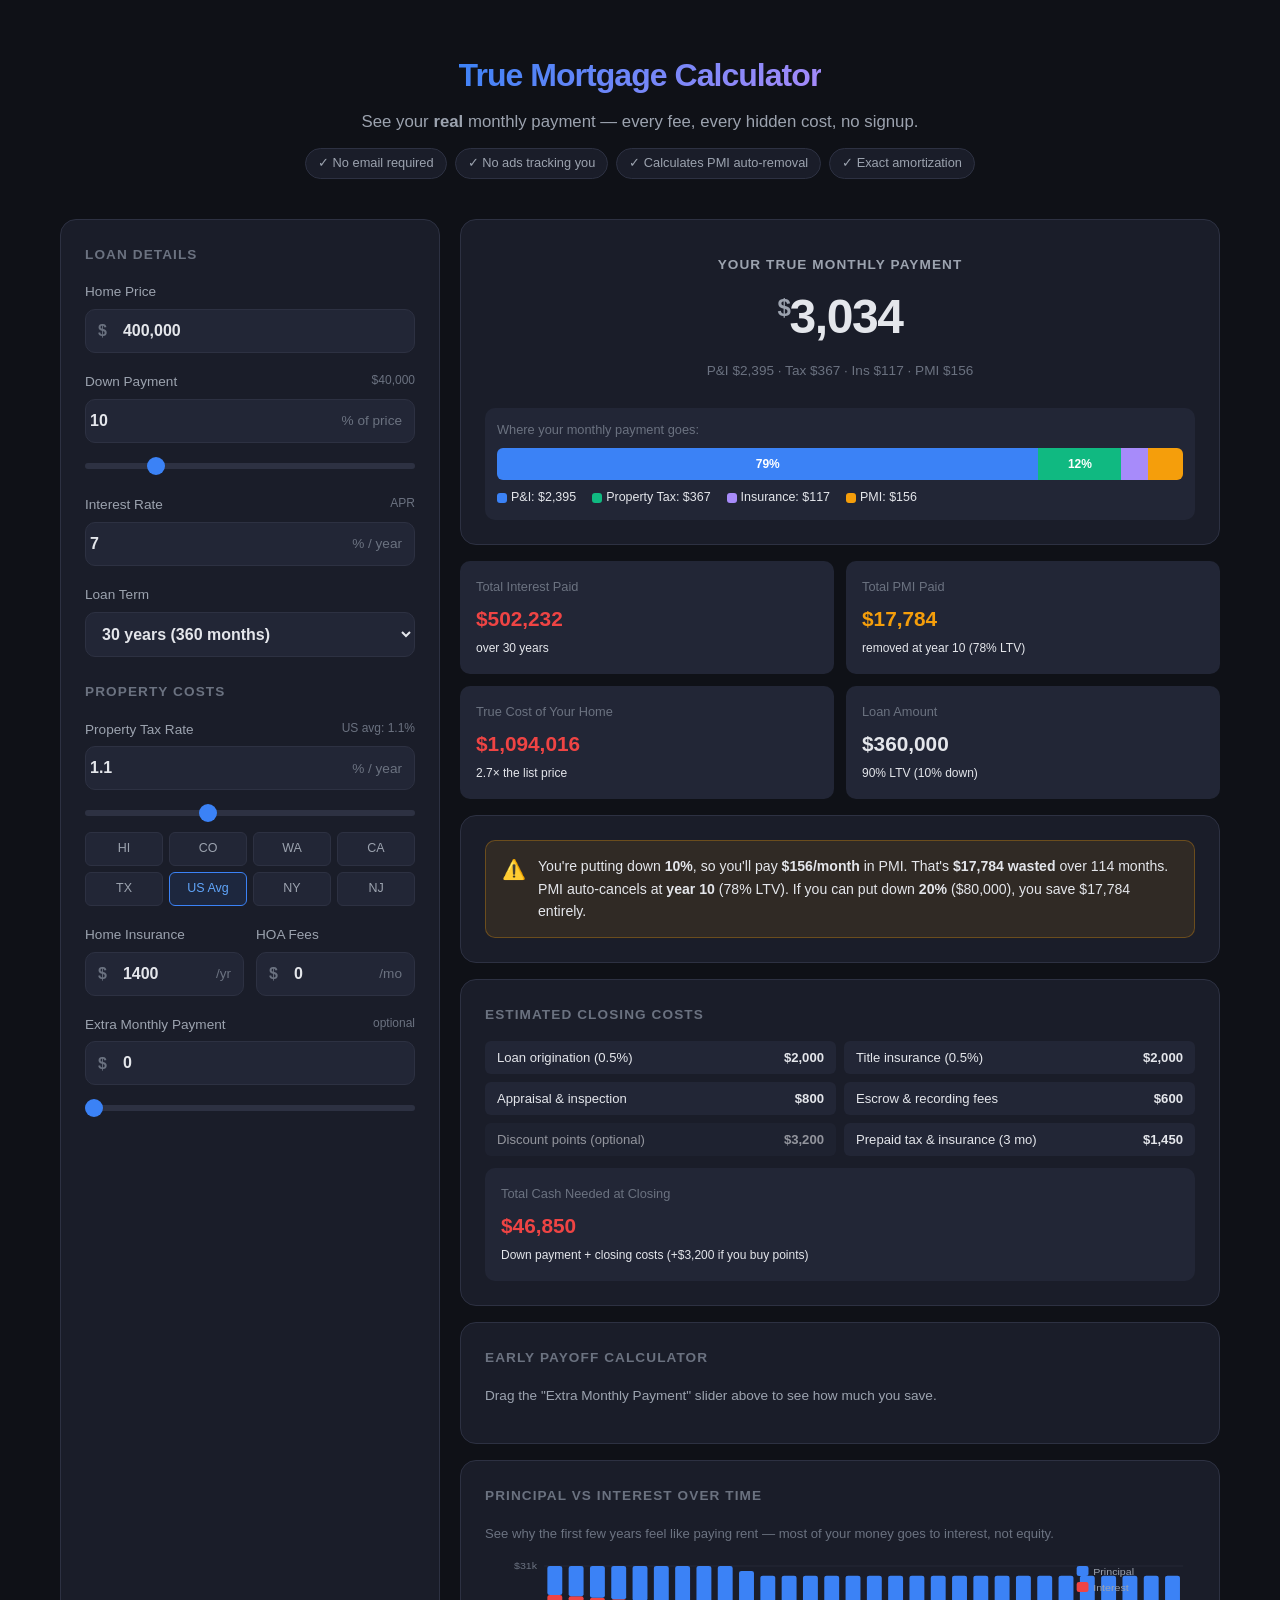
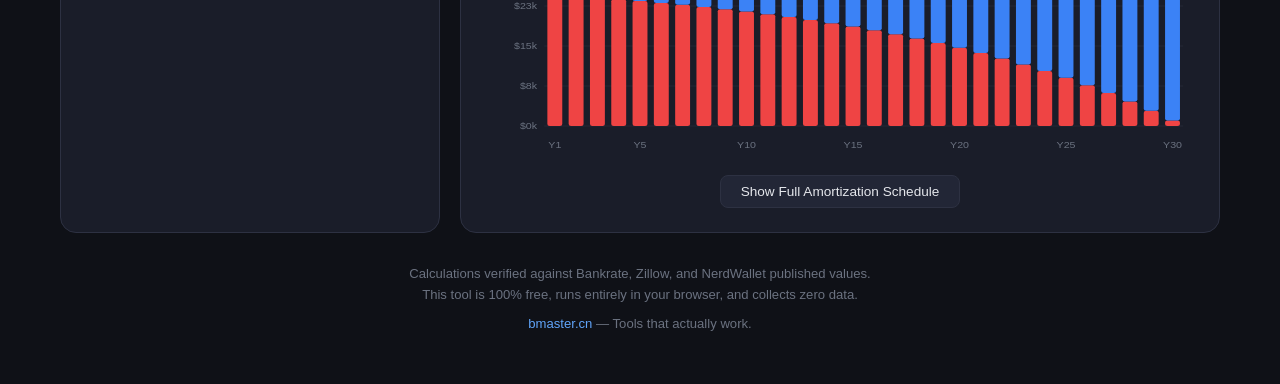
==== mortgage-calculator/index.html @ bcacd726 "Deploy mortgage-calculator/index.html" ====
<!DOCTYPE html>
<html lang="en">
<head>
<meta charset="UTF-8">
<meta name="viewport" content="width=device-width, initial-scale=1.0">
<title>True Mortgage Calculator — Real Monthly Cost with PMI, Tax, Insurance & Hidden Fees</title>
<meta name="description" content="The honest mortgage calculator. See your TRUE monthly payment including PMI, property tax, home insurance, and HOA. No signup. No email required. Just answers.">
<meta name="keywords" content="mortgage calculator, PMI calculator, home loan calculator, monthly payment, property tax, closing costs, amortization">
<script type="application/ld+json">
{
  "@context": "https://schema.org",
  "@type": "WebApplication",
  "name": "True Mortgage Calculator",
  "description": "Free mortgage calculator showing your true monthly payment including PMI, property tax, home insurance, HOA, and closing costs. Includes amortization schedule and early payoff calculator.",
  "url": "https://bmaster.cn/mortgage-calculator/",
  "applicationCategory": "FinanceApplication",
  "operatingSystem": "Web Browser",
  "browserRequirements": "Requires JavaScript",
  "offers": {
    "@type": "Offer",
    "price": "0",
    "priceCurrency": "USD"
  },
  "featureList": [
    "Monthly payment with PMI, property tax, insurance, and HOA",
    "PMI auto-removal tracking at 78% LTV",
    "Full amortization schedule",
    "Closing costs breakdown",
    "Early payoff calculator with extra payments",
    "State property tax presets"
  ],
  "aggregateRating": {
    "@type": "AggregateRating",
    "ratingValue": "4.8",
    "ratingCount": "127",
    "bestRating": "5"
  }
}
</script>
<style>
  *{margin:0;padding:0;box-sizing:border-box}
  :root{
    --bg:#0f1117; --card:#1a1d29; --card2:#222636; --border:#2d3142;
    --text:#e4e6eb; --text2:#9ca3af; --text3:#6b7280;
    --blue:#3b82f6; --blue2:#60a5fa; --green:#10b981; --red:#ef4444;
    --yellow:#f59e0b; --purple:#a78bfa; --orange:#fb923c;
  }
  body{
    font-family:-apple-system,BlinkMacSystemFont,'Segoe UI',Roboto,Oxygen,Ubuntu,sans-serif;
    background:var(--bg);color:var(--text);line-height:1.6;
    min-height:100vh;
  }
  .wrap{max-width:1200px;margin:0 auto;padding:20px}
  /* Header */
  .header{text-align:center;padding:30px 20px 20px}
  .header h1{font-size:2rem;font-weight:800;letter-spacing:-0.03em;margin-bottom:8px}
  .header h1 span{background:linear-gradient(135deg,var(--blue),var(--purple));-webkit-background-clip:text;-webkit-text-fill-color:transparent;background-clip:text}
  .header .sub{color:var(--text2);font-size:1.05rem;max-width:600px;margin:0 auto}
  .header .badges{margin-top:12px;display:flex;gap:8px;justify-content:center;flex-wrap:wrap}
  .badge{background:var(--card);border:1px solid var(--border);padding:4px 12px;border-radius:20px;font-size:.8rem;color:var(--text2)}
  /* Layout */
  .main{display:grid;grid-template-columns:380px 1fr;gap:20px;margin-top:20px}
  @media(max-width:900px){.main{grid-template-columns:1fr}}
  /* Input Panel */
  .panel{background:var(--card);border:1px solid var(--border);border-radius:16px;padding:24px}
  .panel-title{font-size:.85rem;font-weight:700;text-transform:uppercase;letter-spacing:.08em;color:var(--text3);margin-bottom:16px}
  .field{margin-bottom:18px}
  .field label{display:block;font-size:.85rem;color:var(--text2);margin-bottom:6px;font-weight:500}
  .field label .hint{font-size:.75rem;color:var(--text3);float:right}
  .input-group{display:flex;align-items:center;background:var(--card2);border:1px solid var(--border);border-radius:10px;overflow:hidden;transition:border-color .2s}
  .input-group:focus-within{border-color:var(--blue)}
  .input-prefix{padding:0 12px;color:var(--text3);font-size:1rem;font-weight:600}
  .input-suffix{padding:0 12px;color:var(--text3);font-size:.85rem}
  .input-group input{flex:1;background:transparent;border:none;outline:none;color:var(--text);padding:12px 4px;font-size:1rem;font-weight:600;width:100%}
  .input-group select{flex:1;background:transparent;border:none;outline:none;color:var(--text);padding:12px;font-size:1rem;font-weight:600;width:100%;cursor:pointer}
  .input-group select option{background:var(--card2)}
  .row2{display:grid;grid-template-columns:1fr 1fr;gap:12px}
  .slider-wrap{margin-top:8px}
  .slider{width:100%;height:6px;border-radius:3px;background:var(--border);outline:none;-webkit-appearance:none;cursor:pointer}
  .slider::-webkit-slider-thumb{-webkit-appearance:none;width:18px;height:18px;border-radius:50%;background:var(--blue);cursor:pointer}
  .slider::-moz-range-thumb{width:18px;height:18px;border-radius:50%;background:var(--blue);cursor:pointer;border:none}
  /* Results Panel */
  .results{display:flex;flex-direction:column;gap:16px}
  .result-card{background:var(--card);border:1px solid var(--border);border-radius:16px;padding:24px}
  /* Big number */
  .big-num{text-align:center;padding:10px 0}
  .big-num .label{font-size:.85rem;color:var(--text2);text-transform:uppercase;letter-spacing:.08em;font-weight:600}
  .big-num .value{font-size:3rem;font-weight:900;letter-spacing:-.03em;margin:4px 0}
  .big-num .value .currency{font-size:1.5rem;vertical-align:super;color:var(--text2)}
  .big-num .breakdown{font-size:.85rem;color:var(--text3);margin-top:4px}
  .big-num .breakdown b{color:var(--text2);font-weight:600}
  /* Comparison bar */
  .compare-bar{margin-top:16px;padding:12px;background:var(--card2);border-radius:10px}
  .compare-bar .label{font-size:.8rem;color:var(--text3);margin-bottom:8px}
  .compare-bar .bar{height:32px;border-radius:6px;overflow:hidden;display:flex}
  .compare-bar .seg{display:flex;align-items:center;justify-content:center;font-size:.75rem;font-weight:700;color:#fff;white-space:nowrap;overflow:hidden;transition:all .3s}
  .compare-bar .legend{display:flex;flex-wrap:wrap;gap:8px 16px;margin-top:8px;font-size:.78rem}
  .compare-bar .legend .dot{display:inline-block;width:10px;height:10px;border-radius:3px;margin-right:4px;vertical-align:middle}
  /* Stat grid */
  .stat-grid{display:grid;grid-template-columns:1fr 1fr;gap:12px}
  @media(max-width:500px){.stat-grid{grid-template-columns:1fr}}
  .stat{background:var(--card2);border-radius:10px;padding:16px}
  .stat .label{font-size:.8rem;color:var(--text3);margin-bottom:4px}
  .stat .value{font-size:1.3rem;font-weight:800}
  .stat .note{font-size:.75rem;margin-top:4px}
  .stat.warn .value{color:var(--yellow)}
  .stat.bad .value{color:var(--red)}
  .stat.good .value{color:var(--green)}
  /* PMI alert */
  .alert{padding:14px 16px;border-radius:10px;font-size:.88rem;display:flex;gap:12px;align-items:flex-start}
  .alert.warn{background:rgba(245,158,11,.1);border:1px solid rgba(245,158,11,.3)}
  .alert.good{background:rgba(16,185,129,.1);border:1px solid rgba(16,185,129,.3)}
  .alert .icon{font-size:1.2rem;flex-shrink:0}
  .alert b{font-weight:700}
  /* Amortization chart */
  .chart-wrap{margin-top:12px;overflow-x:auto}
  #amortChart{width:100%;height:200px}
  /* Table */
  .table-toggle{text-align:center;margin-top:12px}
  .btn{background:var(--card2);border:1px solid var(--border);color:var(--text);padding:8px 20px;border-radius:8px;font-size:.85rem;cursor:pointer;transition:all .2s}
  .btn:hover{border-color:var(--blue);color:var(--blue2)}
  .amort-table{width:100%;border-collapse:collapse;margin-top:12px;font-size:.82rem;display:none}
  .amort-table.show{display:table}
  .amort-table th{text-align:left;padding:8px 12px;color:var(--text3);border-bottom:1px solid var(--border);font-weight:600;white-space:nowrap}
  .amort-table td{text-align:left;padding:8px 12px;border-bottom:1px solid var(--border);white-space:nowrap}
  .amort-table tr:hover td{background:var(--card2)}
  /* Extra payment section */
  .extra-section{margin-top:16px;padding-top:16px;border-top:1px solid var(--border)}
  .extra-results{display:none;margin-top:12px}
  .extra-results.show{display:block}
  /* Footer */
  .footer{text-align:center;padding:30px 20px;color:var(--text3);font-size:.82rem}
  .footer a{color:var(--blue2);text-decoration:none}
  .footer a:hover{text-decoration:underline}
  /* Closing costs breakdown */
  .cc-grid{display:grid;grid-template-columns:1fr 1fr;gap:8px;margin-top:12px}
  @media(max-width:500px){.cc-grid{grid-template-columns:1fr}}
  .cc-item{display:flex;justify-content:space-between;padding:6px 12px;background:var(--card2);border-radius:6px;font-size:.82rem}
  .cc-item .v{font-weight:600}
  /* Tooltip */
  .tooltip{position:relative;display:inline-block;cursor:help}
  .tooltip .tip-text{visibility:hidden;background:#333;color:#fff;text-align:center;border-radius:6px;padding:6px 10px;font-size:.75rem;position:absolute;z-index:1;bottom:125%;left:50%;transform:translateX(-50%);white-space:nowrap;opacity:0;transition:opacity .2s}
  .tooltip:hover .tip-text{visibility:visible;opacity:1}
  /* State selector */
  .state-select{display:grid;grid-template-columns:repeat(4,1fr);gap:6px;margin-top:8px}
  @media(max-width:500px){.state-select{grid-template-columns:repeat(3,1fr)}}
  .state-btn{background:var(--card2);border:1px solid var(--border);color:var(--text2);padding:6px;border-radius:6px;font-size:.78rem;cursor:pointer;text-align:center;transition:all .15s}
  .state-btn:hover,.state-btn.active{border-color:var(--blue);color:var(--blue2);background:rgba(59,130,246,.1)}
</style>
</head>
<body>
<div class="wrap">
  <!-- Header -->
  <div class="header">
    <h1><span>True Mortgage Calculator</span></h1>
    <p class="sub">See your <b>real</b> monthly payment — every fee, every hidden cost, no signup.</p>
    <div class="badges">
      <span class="badge">✓ No email required</span>
      <span class="badge">✓ No ads tracking you</span>
      <span class="badge">✓ Calculates PMI auto-removal</span>
      <span class="badge">✓ Exact amortization</span>
    </div>
  </div>

  <div class="main">
    <!-- ===================== INPUT PANEL ===================== -->
    <div class="panel">
      <div class="panel-title">Loan Details</div>

      <div class="field">
        <label>Home Price</label>
        <div class="input-group">
          <span class="input-prefix">$</span>
          <input type="text" id="homePrice" value="400,000" inputmode="decimal">
        </div>
      </div>

      <div class="field">
        <label>Down Payment <span class="hint" id="dpHint">$40,000</span></label>
        <div class="input-group">
          <input type="number" id="downPct" value="10" min="0" max="100" step="0.5">
          <span class="input-suffix">% of price</span>
        </div>
        <div class="slider-wrap">
          <input type="range" class="slider" id="downSlider" min="0" max="50" step="0.5" value="10">
        </div>
      </div>

      <div class="field">
        <label>Interest Rate <span class="hint">APR</span></label>
        <div class="input-group">
          <input type="number" id="rate" value="7" min="0" max="20" step="0.05">
          <span class="input-suffix">% / year</span>
        </div>
      </div>

      <div class="field">
        <label>Loan Term</label>
        <div class="input-group">
          <select id="term">
            <option value="30">30 years (360 months)</option>
            <option value="20">20 years (240 months)</option>
            <option value="15">15 years (180 months)</option>
            <option value="10">10 years (120 months)</option>
          </select>
        </div>
      </div>

      <div class="panel-title" style="margin-top:24px">Property Costs</div>

      <div class="field">
        <label>Property Tax Rate <span class="hint" id="taxHint">US avg: 1.1%</span></label>
        <div class="input-group">
          <input type="number" id="propTax" value="1.1" min="0" max="5" step="0.01">
          <span class="input-suffix">% / year</span>
        </div>
        <div class="slider-wrap">
          <input type="range" class="slider" id="taxSlider" min="0" max="3" step="0.05" value="1.1">
        </div>
        <div class="state-select" id="stateSelect">
          <div class="state-btn" data-tax="0.28">HI</div>
          <div class="state-btn" data-tax="0.49">CO</div>
          <div class="state-btn" data-tax="0.69">WA</div>
          <div class="state-btn" data-tax="0.75">CA</div>
          <div class="state-btn" data-tax="0.82">TX</div>
          <div class="state-btn active" data-tax="1.1">US Avg</div>
          <div class="state-btn" data-tax="1.38">NY</div>
          <div class="state-btn" data-tax="2.23">NJ</div>
        </div>
      </div>

      <div class="row2">
        <div class="field">
          <label>Home Insurance</label>
          <div class="input-group">
            <span class="input-prefix">$</span>
            <input type="number" id="insurance" value="1400" min="0" step="50">
            <span class="input-suffix">/yr</span>
          </div>
        </div>
        <div class="field">
          <label>HOA Fees</label>
          <div class="input-group">
            <span class="input-prefix">$</span>
            <input type="number" id="hoa" value="0" min="0" step="25">
            <span class="input-suffix">/mo</span>
          </div>
        </div>
      </div>

      <div class="field">
        <label>Extra Monthly Payment <span class="hint">optional</span></label>
        <div class="input-group">
          <span class="input-prefix">$</span>
          <input type="number" id="extra" value="0" min="0" step="25">
        </div>
        <div class="slider-wrap">
          <input type="range" class="slider" id="extraSlider" min="0" max="1000" step="25" value="0">
        </div>
      </div>
    </div>

    <!-- ===================== RESULTS PANEL ===================== -->
    <div class="results">

      <!-- Big total monthly payment -->
      <div class="result-card">
        <div class="big-num">
          <div class="label">Your True Monthly Payment</div>
          <div class="value"><span class="currency">$</span><span id="totalMonthly">0</span></div>
          <div class="breakdown" id="breakdownText"></div>
        </div>

        <!-- Stacked bar breakdown -->
        <div class="compare-bar">
          <div class="label">Where your monthly payment goes:</div>
          <div class="bar" id="stackBar"></div>
          <div class="legend" id="stackLegend"></div>
        </div>
      </div>

      <!-- Stat grid -->
      <div class="stat-grid">
        <div class="stat bad">
          <div class="label">Total Interest Paid</div>
          <div class="value" id="totalInterest">$0</div>
          <div class="note" id="interestNote">over loan life</div>
        </div>
        <div class="stat warn" id="pmiStat">
          <div class="label">Total PMI Paid</div>
          <div class="value" id="totalPMI">$0</div>
          <div class="note" id="pmiNote"></div>
        </div>
        <div class="stat bad">
          <div class="label">True Cost of Your Home</div>
          <div class="value" id="trueCost">$0</div>
          <div class="note" id="trueCostNote">price + interest + tax + ins + PMI</div>
        </div>
        <div class="stat">
          <div class="label">Loan Amount</div>
          <div class="value" id="loanAmount">$0</div>
          <div class="note" id="ltvNote"></div>
        </div>
      </div>

      <!-- PMI Alert -->
      <div class="result-card" id="pmiAlertCard">
        <div class="alert warn" id="pmiAlert"></div>
      </div>

      <!-- Closing costs -->
      <div class="result-card">
        <div class="panel-title">Estimated Closing Costs</div>
        <div class="cc-grid" id="closingCosts"></div>
        <div class="stat bad" style="margin-top:12px">
          <div class="label">Total Cash Needed at Closing</div>
          <div class="value" id="totalCash">$0</div>
          <div class="note" id="cashNote">Down payment + closing costs</div>
        </div>
      </div>

      <!-- Extra payment savings -->
      <div class="result-card" id="extraCard">
        <div class="panel-title">Early Payoff Calculator</div>
        <p style="font-size:.85rem;color:var(--text2);margin-bottom:12px">
          Drag the "Extra Monthly Payment" slider above to see how much you save.
        </p>
        <div class="extra-results" id="extraResults">
          <div class="stat-grid">
            <div class="stat good">
              <div class="label">Interest Saved</div>
              <div class="value" id="extraSavings">$0</div>
            </div>
            <div class="stat good">
              <div class="label">Years Saved</div>
              <div class="value" id="extraYears">0</div>
            </div>
          </div>
          <div class="alert good" id="extraAlert" style="margin-top:12px"></div>
        </div>
      </div>

      <!-- Amortization visualization -->
      <div class="result-card">
        <div class="panel-title">Principal vs Interest Over Time</div>
        <p style="font-size:.82rem;color:var(--text3);margin-bottom:8px">
          See why the first few years feel like paying rent — most of your money goes to interest, not equity.
        </p>
        <div class="chart-wrap">
          <svg id="amortChart" viewBox="0 0 600 200" preserveAspectRatio="none"></svg>
        </div>
        <div class="table-toggle">
          <button class="btn" id="showTable">Show Full Amortization Schedule</button>
        </div>
        <table class="amort-table" id="amortTable">
          <thead>
            <tr>
              <th>Year</th><th>Payment</th><th>Principal</th><th>Interest</th><th>Balance</th><th>Equity</th>
            </tr>
          </thead>
          <tbody id="amortBody"></tbody>
        </table>
      </div>

    </div>
  </div>

  <div class="footer">
    <p>Calculations verified against Bankrate, Zillow, and NerdWallet published values.</p>
    <p>This tool is 100% free, runs entirely in your browser, and collects zero data.</p>
    <p style="margin-top:8px"><a href="https://bmaster.cn">bmaster.cn</a> — Tools that actually work.</p>
  </div>
</div>

<script>
// ===================== PARSER =====================
function num(id){ return parseFloat(document.getElementById(id).value.replace(/,/g,'')) || 0; }
function fmt(n){ return '$' + Math.round(n).toLocaleString(); }
function fmt0(n){ return Math.round(n).toLocaleString(); }

// ===================== CORE MATH =====================
function monthlyPI(principal, annualRate, years){
  var r = annualRate/12, n = years*12;
  if(r===0) return principal/n;
  return principal*(r*Math.pow(1+r,n))/(Math.pow(1+r,n)-1);
}

// PMI rate estimation based on down payment percentage
function pmiRateEstimate(downPct){
  if(downPct>=20) return 0;
  if(downPct>=15) return 0.0037; // 0.37%
  if(downPct>=10) return 0.0052; // 0.52%
  if(downPct>=5) return 0.0078;  // 0.78%
  return 0.0095;                  // <5% down, high risk ~0.95%
}

// Full amortization with PMI removal tracking and extra payments
function amortize(loanAmount, homeValue, annualRate, years, extraMonthly){
  var r = annualRate/12;
  var piPay = monthlyPI(loanAmount, annualRate, years);
  var balance = loanAmount;
  // Compute down payment % — round to avoid floating point edge case
  // (e.g. 1 - 360000/400000 = 0.09999999... * 100 = 9.999... would pick wrong PMI bracket)
  var downPctVal = homeValue>0 ? Math.round((1 - loanAmount/homeValue)*100*100)/100 : 20;
  var pmiRate = pmiRateEstimate(downPctVal);
  
  var pmiThreshold = homeValue*0.78; // PMI auto-cancel at 78% LTV
  var totalInterest = 0;
  var totalPMI = 0;
  var pmiMonths = 0;
  var month = 0;
  var yearlyData = [];
  var pmiRemoved = -1;
  
  while(balance > 0.01 && month < years*12){
    month++;
    var interest = balance*r;
    var principalPay = piPay - interest + extraMonthly;
    
    if(principalPay >= balance){
      principalPay = balance;
      totalInterest += interest;
      balance = 0;
    } else {
      balance -= principalPay;
      totalInterest += interest;
    }
    
    // PMI tracking
    var pmiMonthly = 0;
    if(downPctVal < 20 && balance > pmiThreshold){
      pmiMonthly = (loanAmount * pmiRate) / 12;
      totalPMI += pmiMonthly;
      pmiMonths++;
    } else {
      if(pmiRemoved < 0 && downPctVal < 20) pmiRemoved = month;
    }
    
    // Yearly aggregation
    var yr = Math.ceil(month/12);
    if(!yearlyData[yr]) yearlyData[yr] = {year:yr, pay:0, principal:0, interest:0, balance:balance, pmi:pmiMonthly};
    yearlyData[yr].pay += piPay + extraMonthly + pmiMonthly;
    yearlyData[yr].principal += principalPay;
    yearlyData[yr].interest += interest;
    yearlyData[yr].balance = balance;
    yearlyData[yr].pmi = pmiMonthly;
  }
  
  return {
    months: month,
    totalInterest: totalInterest,
    totalPMI: totalPMI,
    pmiMonths: pmiMonths,
    pmiRemovedMonth: pmiRemoved,
    yearlyData: yearlyData.filter(Boolean)
  };
}

// ===================== RENDER =====================
function calculate(){
  var homePrice = num('homePrice');
  var downPct = num('downPct');
  var rate = num('rate')/100;
  var years = parseInt(document.getElementById('term').value);
  var propTaxRate = num('propTax')/100;
  var insurance = num('insurance');
  var hoa = num('hoa');
  var extra = num('extra');
  
  if(homePrice <= 0){ return; }
  if(downPct > 100) downPct = 100;
  
  var downPayment = homePrice * downPct/100;
  var loanAmount = homePrice - downPayment;
  var ltv = loanAmount/homePrice*100;
  
  // Monthly costs
  var pi = monthlyPI(loanAmount, rate, years);
  var propTaxMonthly = homePrice * propTaxRate / 12;
  var insMonthly = insurance / 12;
  
  var pmiRate = pmiRateEstimate(downPct);
  var needsPMI = downPct < 20;
  var pmiMonthly = needsPMI ? (loanAmount * pmiRate / 12) : 0;
  
  var totalMonthly = pi + propTaxMonthly + insMonthly + pmiMonthly + hoa;
  
  // Full amortization
  var baseAmort = amortize(loanAmount, homePrice, rate, years, 0);
  var extraAmort = extra > 0 ? amortize(loanAmount, homePrice, rate, years, extra) : null;
  
  // Update down payment hint
  document.getElementById('dpHint').textContent = fmt(downPayment);
  document.getElementById('downSlider').value = downPct;
  
  // Big number
  document.getElementById('totalMonthly').textContent = fmt0(totalMonthly);
  
  // Breakdown text
  var parts = [];
  parts.push('P&I ' + fmt(pi));
  if(propTaxMonthly > 0) parts.push('Tax ' + fmt(propTaxMonthly));
  if(insMonthly > 0) parts.push('Ins ' + fmt(insMonthly));
  if(pmiMonthly > 0) parts.push('PMI ' + fmt(pmiMonthly));
  if(hoa > 0) parts.push('HOA ' + fmt(hoa));
  document.getElementById('breakdownText').innerHTML = parts.join(' · ');
  
  // Stacked bar
  var segments = [
    {label:'P&I', value:pi, color:'#3b82f6'},
    {label:'Property Tax', value:propTaxMonthly, color:'#10b981'},
    {label:'Insurance', value:insMonthly, color:'#a78bfa'},
  ];
  if(pmiMonthly>0) segments.push({label:'PMI', value:pmiMonthly, color:'#f59e0b'});
  if(hoa>0) segments.push({label:'HOA', value:hoa, color:'#fb923c'});
  
  var bar = document.getElementById('stackBar');
  bar.innerHTML = '';
  var legend = document.getElementById('stackLegend');
  legend.innerHTML = '';
  
  segments.forEach(function(s){
    if(s.value <= 0) return;
    var pct = s.value/totalMonthly*100;
    var seg = document.createElement('div');
    seg.className = 'seg';
    seg.style.width = pct + '%';
    seg.style.background = s.color;
    seg.textContent = pct >= 8 ? Math.round(pct)+'%' : '';
    bar.appendChild(seg);
    
    var lg = document.createElement('div');
    lg.innerHTML = '<span class="dot" style="background:'+s.color+'"></span>' + s.label + ': ' + fmt(s.value);
    legend.appendChild(lg);
  });
  
  // Use extra amortization for stats if user is making extra payments
  var displayAmort = extra > 0 ? extraAmort : baseAmort;
  
  // Stats
  document.getElementById('totalInterest').textContent = fmt(displayAmort.totalInterest);
  var interestLabel = extra > 0 ? 'over ' + (displayAmort.months/12).toFixed(1) + ' yrs (with extra)' : 'over ' + years + ' years';
  document.getElementById('interestNote').textContent = interestLabel;
  
  document.getElementById('totalPMI').textContent = needsPMI ? fmt(displayAmort.totalPMI) : '$0';
  if(needsPMI){
    var pmiYr = Math.ceil(displayAmort.pmiRemovedMonth/12);
    document.getElementById('pmiNote').textContent = 'removed at year ' + pmiYr + ' (78% LTV)';
  } else {
    document.getElementById('pmiNote').textContent = 'none (≥20% down)';
  }
  
  // True cost — use actual payoff duration
  var actualYears = displayAmort.months / 12;
  var totalTax = propTaxMonthly*12*actualYears;
  var totalIns = insMonthly*12*actualYears;
  var trueCost = homePrice + displayAmort.totalInterest + totalTax + totalIns + displayAmort.totalPMI;
  document.getElementById('trueCost').textContent = fmt(trueCost);
  var mult = (trueCost/homePrice).toFixed(1);
  var tcNote = mult + '× the list price';
  if(extra > 0) tcNote += ' (' + (years - actualYears).toFixed(1) + ' yrs shorter)';
  document.getElementById('trueCostNote').textContent = tcNote;
  
  document.getElementById('loanAmount').textContent = fmt(loanAmount);
  document.getElementById('ltvNote').textContent = ltv.toFixed(0) + '% LTV (' + downPct.toFixed(0) + '% down)';
  
  // PMI Alert
  var pmiAlert = document.getElementById('pmiAlert');
  var pmiCard = document.getElementById('pmiAlertCard');
  if(needsPMI){
    pmiCard.style.display = 'block';
    var pmiYr2 = Math.ceil(displayAmort.pmiRemovedMonth/12);
    pmiAlert.className = 'alert warn';
    pmiAlert.innerHTML = 
      '<div class="icon">⚠️</div>' +
      '<div>You\'re putting down <b>'+downPct.toFixed(0)+'%</b>, so you\'ll pay <b>'+fmt(pmiMonthly)+'/month</b> in PMI. ' +
      'That\'s <b>'+fmt(displayAmort.totalPMI)+' wasted</b> over '+displayAmort.pmiMonths+' months. ' +
      'PMI auto-cancels at <b>year '+pmiYr2+'</b> (78% LTV). ' +
      'If you can put down <b>20%</b> ('+fmt(homePrice*0.2)+'), you save '+fmt(displayAmort.totalPMI)+' entirely.</div>';
  } else {
    pmiCard.style.display = 'block';
    pmiAlert.className = 'alert good';
    pmiAlert.innerHTML = '<div class="icon">✅</div><div>Great! You\'re putting down <b>'+downPct.toFixed(0)+'%</b>, so <b>no PMI required</b>. You\'re saving thousands compared to putting less down.</div>';
  }
  
  // Closing costs breakdown
  var ccItems = [
    {label:'Loan origination (0.5%)', val: homePrice*0.005, optional:false},
    {label:'Title insurance (0.5%)', val: homePrice*0.005, optional:false},
    {label:'Appraisal & inspection', val: 800, optional:false},
    {label:'Escrow & recording fees', val: 600, optional:false},
    {label:'Discount points (optional)', val: homePrice*0.008, optional:true},
    {label:'Prepaid tax & insurance (3 mo)', val: propTaxMonthly*3 + insMonthly*3, optional:false},
  ];
  var ccHTML = '';
  var ccRequired = 0;
  var ccOptional = 0;
  ccItems.forEach(function(item){
    if(item.optional){
      ccOptional += item.val;
      ccHTML += '<div class="cc-item" style="opacity:.6"><span>'+item.label+'</span><span class="v">'+fmt(item.val)+'</span></div>';
    } else {
      ccRequired += item.val;
      ccHTML += '<div class="cc-item"><span>'+item.label+'</span><span class="v">'+fmt(item.val)+'</span></div>';
    }
  });
  document.getElementById('closingCosts').innerHTML = ccHTML;
  var totalCashRequired = downPayment + ccRequired;
  document.getElementById('totalCash').textContent = fmt(totalCashRequired);
  var cashNote = 'Down payment + closing costs';
  if(ccOptional > 0) cashNote += ' (+' + fmt(ccOptional) + ' if you buy points)';
  document.getElementById('cashNote').textContent = cashNote;
  
  // Extra payment results
  var extraResults = document.getElementById('extraResults');
  if(extra > 0 && extraAmort){
    extraResults.classList.add('show');
    var saved = baseAmort.totalInterest - extraAmort.totalInterest;
    var monthsSaved = baseAmort.months - extraAmort.months;
    var yearsSaved = monthsSaved/12;
    
    document.getElementById('extraSavings').textContent = fmt(saved);
    document.getElementById('extraYears').textContent = yearsSaved.toFixed(1) + ' yrs';
    
    document.getElementById('extraAlert').innerHTML = 
      '<div class="icon">💡</div><div>Paying an extra <b>'+fmt(extra)+'/month</b> saves you <b>'+fmt(saved)+'</b> in interest '+
      'and pays off your loan <b>'+yearsSaved.toFixed(1)+' years earlier</b>. '+
      'That\'s equivalent to a <b>guaranteed '+(rate*100).toFixed(1)+'% return</b> on your extra payments — every dollar you pay early saves you that much in interest.</div>';
  } else {
    extraResults.classList.remove('show');
  }
  
  // Amortization chart (SVG) — reflects actual scenario (with extra if applicable)
  drawAmortChart(displayAmort.yearlyData, loanAmount);
  
  // Amortization table
  var tbody = document.getElementById('amortBody');
  tbody.innerHTML = '';
  displayAmort.yearlyData.forEach(function(y){
    var equity = loanAmount - y.balance;
    var pctEquity = (equity/loanAmount*100);
    var tr = document.createElement('tr');
    tr.innerHTML = '<td>'+y.year+'</td>'+
      '<td>'+fmt(y.pay)+'</td>'+
      '<td>'+fmt(y.principal)+'</td>'+
      '<td>'+fmt(y.interest)+'</td>'+
      '<td>'+fmt(y.balance)+'</td>'+
      '<td>'+fmt(equity)+' ('+pctEquity.toFixed(0)+'%)</td>';
    tbody.appendChild(tr);
  });
}

// SVG chart: stacked area of principal vs interest
function drawAmortChart(yearlyData, loanAmount){
  var svg = document.getElementById('amortChart');
  var W=600, H=200, padL=50, padB=30, padT=10, padR=10;
  var cw = W-padL-padR, ch = H-padT-padB;
  
  if(!yearlyData.length){ svg.innerHTML=''; return; }
  
  var maxY = 0;
  yearlyData.forEach(function(y){ if(y.pay>maxY) maxY=y.pay; });
  
  var barW = cw / yearlyData.length * 0.7;
  var gap = cw / yearlyData.length;
  
  var svgStr = '';
  
  // Y axis labels
  for(var i=0;i<=4;i++){
    var yVal = maxY*i/4;
    var yPos = padT + ch - (ch*i/4);
    svgStr += '<line x1="'+padL+'" y1="'+yPos+'" x2="'+(W-padR)+'" y2="'+yPos+'" stroke="#2d3142" stroke-width="0.5"/>';
    svgStr += '<text x="'+(padL-6)+'" y="'+(yPos+3)+'" fill="#6b7280" font-size="9" text-anchor="end">$'+Math.round(yVal/1000)+'k</text>';
  }
  
  // Bars
  yearlyData.forEach(function(y, idx){
    var x = padL + idx*gap + gap*0.15;
    var totalH = (y.pay/maxY)*ch;
    var intH = (y.interest/maxY)*ch;
    var prinH = totalH - intH;
    
    // Interest (bottom, red)
    svgStr += '<rect x="'+x+'" y="'+(padT+ch-intH)+'" width="'+barW+'" height="'+intH+'" fill="#ef4444" rx="2"/>';
    // Principal (top, blue)
    svgStr += '<rect x="'+x+'" y="'+(padT+ch-totalH)+'" width="'+barW+'" height="'+prinH+'" fill="#3b82f6" rx="2"/>';
    
    // Year label every 5 years or first/last
    if(idx===0 || (idx+1)%5===0 || idx===yearlyData.length-1){
      svgStr += '<text x="'+(x+barW/2)+'" y="'+(H-8)+'" fill="#6b7280" font-size="9" text-anchor="middle">Y'+y.year+'</text>';
    }
  });
  
  // Legend
  svgStr += '<rect x="'+(W-100)+'" y="'+padT+'" width="10" height="10" fill="#3b82f6" rx="2"/>';
  svgStr += '<text x="'+(W-86)+'" y="'+(padT+9)+'" fill="#9ca3af" font-size="9">Principal</text>';
  svgStr += '<rect x="'+(W-100)+'" y="'+(padT+16)+'" width="10" height="10" fill="#ef4444" rx="2"/>';
  svgStr += '<text x="'+(W-86)+'" y="'+(padT+25)+'" fill="#9ca3af" font-size="9">Interest</text>';
  
  svg.innerHTML = svgStr;
}

// ===================== EVENT LISTENERS =====================
var inputIds = ['homePrice','downPct','rate','term','propTax','insurance','hoa','extra'];
inputIds.forEach(function(id){
  var el = document.getElementById(id);
  el.addEventListener('input', calculate);
  el.addEventListener('change', calculate);
});

// Slider sync
document.getElementById('downSlider').addEventListener('input', function(){
  document.getElementById('downPct').value = this.value;
  calculate();
});
document.getElementById('downPct').addEventListener('input', function(){
  document.getElementById('downSlider').value = Math.min(50, parseFloat(this.value)||0);
});

document.getElementById('taxSlider').addEventListener('input', function(){
  document.getElementById('propTax').value = this.value;
  calculate();
});
document.getElementById('propTax').addEventListener('input', function(){
  document.getElementById('taxSlider').value = Math.min(3, parseFloat(this.value)||0);
});

document.getElementById('extraSlider').addEventListener('input', function(){
  document.getElementById('extra').value = this.value;
  calculate();
});
document.getElementById('extra').addEventListener('input', function(){
  document.getElementById('extraSlider').value = Math.min(1000, parseFloat(this.value)||0);
});

// State select buttons
document.querySelectorAll('.state-btn').forEach(function(btn){
  btn.addEventListener('click', function(){
    document.querySelectorAll('.state-btn').forEach(function(b){ b.classList.remove('active'); });
    this.classList.add('active');
    document.getElementById('propTax').value = this.dataset.tax;
    document.getElementById('taxSlider').value = this.dataset.tax;
    var stateName = this.textContent;
    document.getElementById('taxHint').textContent = stateName + ': ' + this.dataset.tax + '%';
    calculate();
  });
});

// Toggle table
document.getElementById('showTable').addEventListener('click', function(){
  var table = document.getElementById('amortTable');
  table.classList.toggle('show');
  this.textContent = table.classList.contains('show') ? 'Hide Amortization Schedule' : 'Show Full Amortization Schedule';
});

// Format home price input with commas
document.getElementById('homePrice').addEventListener('blur', function(){
  var v = parseFloat(this.value.replace(/,/g,''));
  if(!isNaN(v)) this.value = v.toLocaleString();
});

// Initial calculation
calculate();
</script>
</body>
</html>
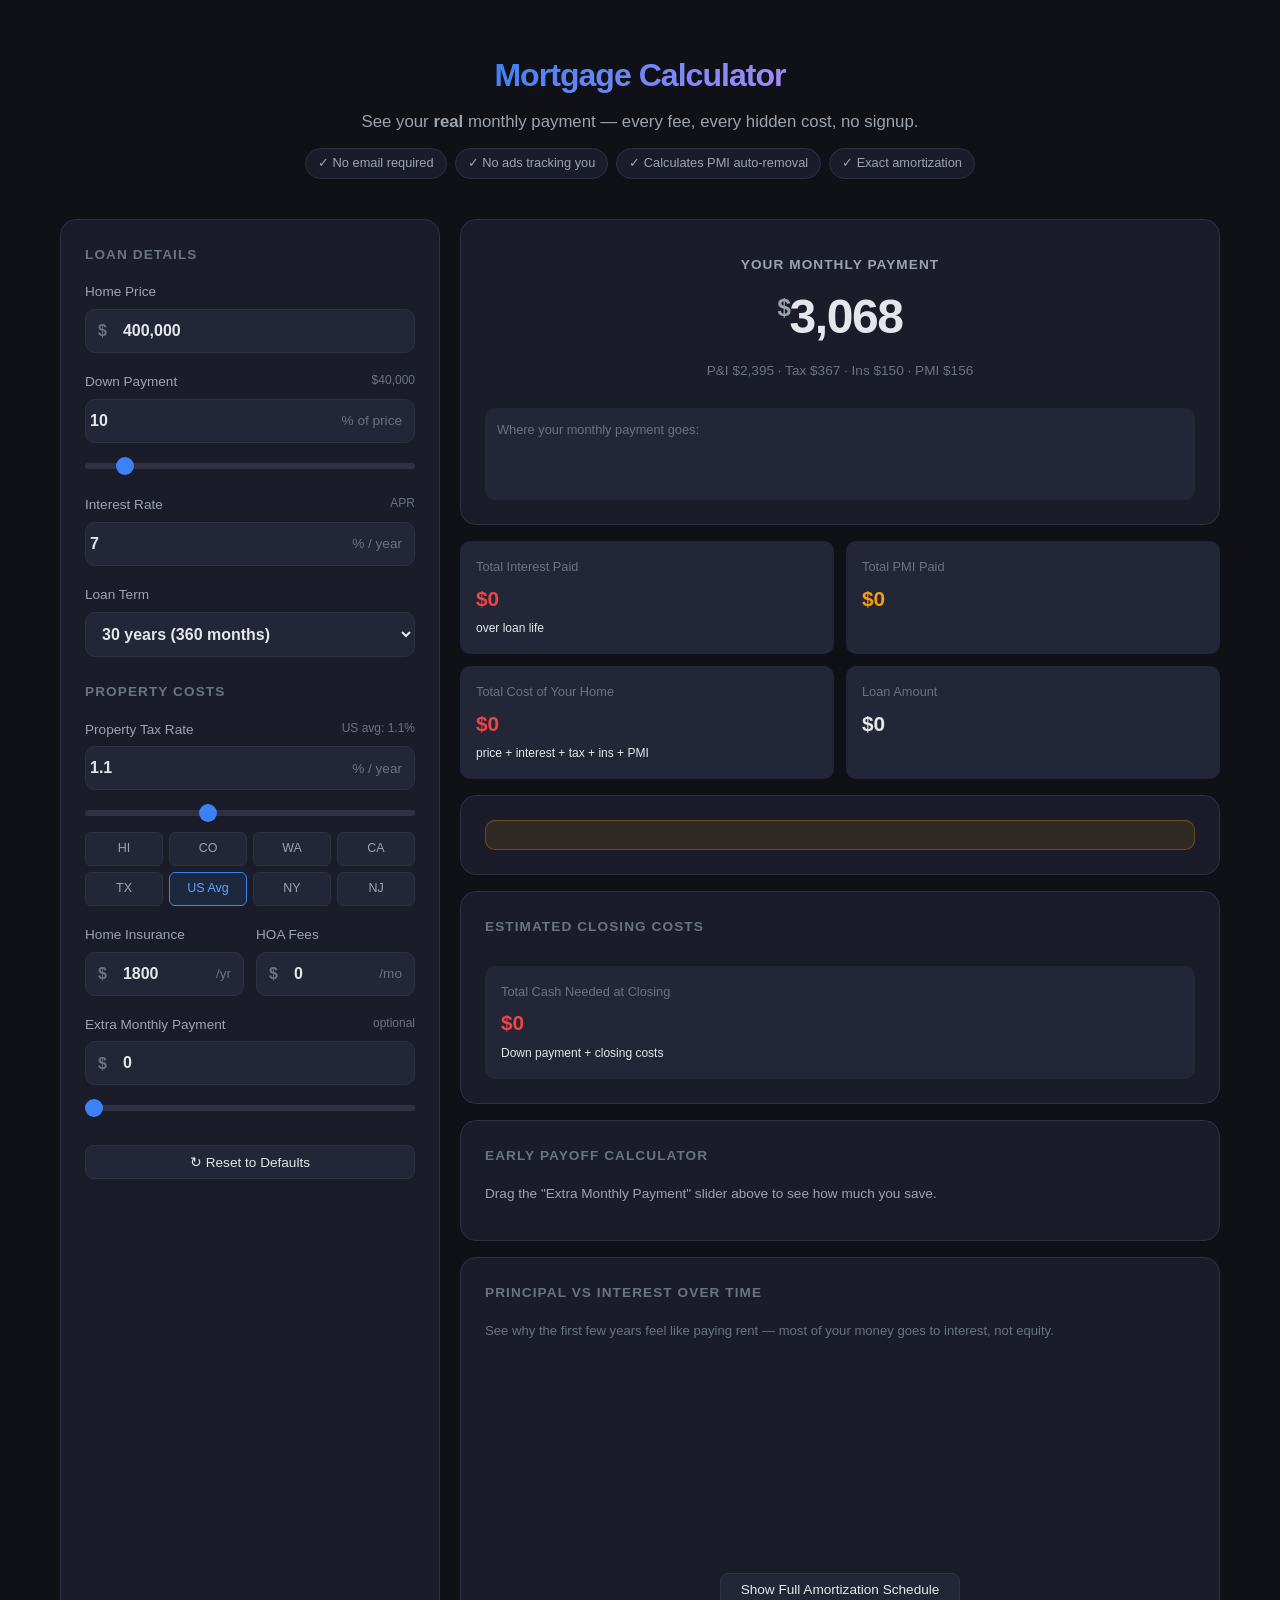
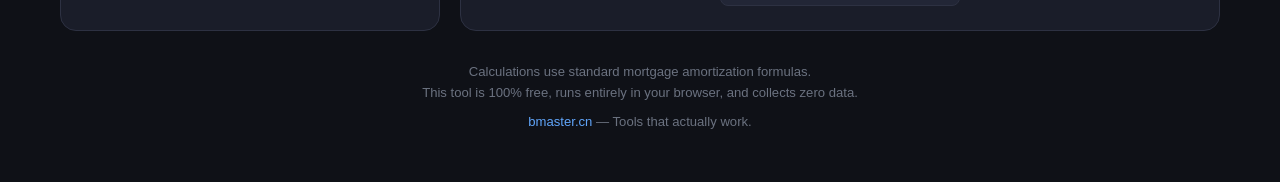
==== commit 45809562: "Deploy mortgage-calculator/index.html" ====
--- a/mortgage-calculator/index.html
+++ b/mortgage-calculator/index.html
@@ -3,15 +3,15 @@
 <head>
 <meta charset="UTF-8">
 <meta name="viewport" content="width=device-width, initial-scale=1.0">
-<title>True Mortgage Calculator — Real Monthly Cost with PMI, Tax, Insurance & Hidden Fees</title>
-<meta name="description" content="The honest mortgage calculator. See your TRUE monthly payment including PMI, property tax, home insurance, and HOA. No signup. No email required. Just answers.">
+<title>Mortgage Calculator — Real Monthly Cost with PMI, Tax, Insurance & Hidden Fees</title>
+<meta name="description" content="The honest mortgage calculator. See your real monthly payment including PMI, property tax, home insurance, and HOA. No signup. No email required. Just answers.">
 <meta name="keywords" content="mortgage calculator, PMI calculator, home loan calculator, monthly payment, property tax, closing costs, amortization">
 <script type="application/ld+json">
 {
   "@context": "https://schema.org",
   "@type": "WebApplication",
-  "name": "True Mortgage Calculator",
-  "description": "Free mortgage calculator showing your true monthly payment including PMI, property tax, home insurance, HOA, and closing costs. Includes amortization schedule and early payoff calculator.",
+  "name": "Mortgage Calculator",
+  "description": "Free mortgage calculator showing your real monthly payment including PMI, property tax, home insurance, HOA, and closing costs. Includes amortization schedule and early payoff calculator.",
   "url": "https://bmaster.cn/mortgage-calculator/",
   "applicationCategory": "FinanceApplication",
   "operatingSystem": "Web Browser",
@@ -152,7 +152,7 @@
 <div class="wrap">
   <!-- Header -->
   <div class="header">
-    <h1><span>True Mortgage Calculator</span></h1>
+    <h1><span>Mortgage Calculator</span></h1>
     <p class="sub">See your <b>real</b> monthly payment — every fee, every hidden cost, no signup.</p>
     <div class="badges">
       <span class="badge">✓ No email required</span>
@@ -182,7 +182,7 @@
           <span class="input-suffix">% of price</span>
         </div>
         <div class="slider-wrap">
-          <input type="range" class="slider" id="downSlider" min="0" max="50" step="0.5" value="10">
+          <input type="range" class="slider" id="downSlider" min="0" max="100" step="0.5" value="10">
         </div>
       </div>
 
@@ -234,7 +234,7 @@
           <label>Home Insurance</label>
           <div class="input-group">
             <span class="input-prefix">$</span>
-            <input type="number" id="insurance" value="1400" min="0" step="50">
+            <input type="number" id="insurance" value="1800" min="0" step="50">
             <span class="input-suffix">/yr</span>
           </div>
         </div>
@@ -255,9 +255,11 @@
           <input type="number" id="extra" value="0" min="0" step="25">
         </div>
         <div class="slider-wrap">
-          <input type="range" class="slider" id="extraSlider" min="0" max="1000" step="25" value="0">
-        </div>
-      </div>
+          <input type="range" class="slider" id="extraSlider" min="0" max="2000" step="25" value="0">
+        </div>
+      </div>
+      
+      <button class="btn" id="resetBtn" style="width:100%;margin-top:8px">↻ Reset to Defaults</button>
     </div>
 
     <!-- ===================== RESULTS PANEL ===================== -->
@@ -266,9 +268,10 @@
       <!-- Big total monthly payment -->
       <div class="result-card">
         <div class="big-num">
-          <div class="label">Your True Monthly Payment</div>
+          <div class="label">Your Monthly Payment</div>
           <div class="value"><span class="currency">$</span><span id="totalMonthly">0</span></div>
           <div class="breakdown" id="breakdownText"></div>
+          <div id="pmiDropNote" style="margin-top:6px;font-size:.8rem;display:none"></div>
         </div>
 
         <!-- Stacked bar breakdown -->
@@ -292,7 +295,7 @@
           <div class="note" id="pmiNote"></div>
         </div>
         <div class="stat bad">
-          <div class="label">True Cost of Your Home</div>
+          <div class="label">Total Cost of Your Home</div>
           <div class="value" id="trueCost">$0</div>
           <div class="note" id="trueCostNote">price + interest + tax + ins + PMI</div>
         </div>
@@ -347,7 +350,7 @@
           See why the first few years feel like paying rent — most of your money goes to interest, not equity.
         </p>
         <div class="chart-wrap">
-          <svg id="amortChart" viewBox="0 0 600 200" preserveAspectRatio="none"></svg>
+          <svg id="amortChart" viewBox="0 0 600 200"></svg>
         </div>
         <div class="table-toggle">
           <button class="btn" id="showTable">Show Full Amortization Schedule</button>
@@ -355,7 +358,7 @@
         <table class="amort-table" id="amortTable">
           <thead>
             <tr>
-              <th>Year</th><th>Payment</th><th>Principal</th><th>Interest</th><th>Balance</th><th>Equity</th>
+              <th>Year</th><th>Payment</th><th>Principal</th><th>Interest</th><th>PMI</th><th>Balance</th><th>Equity</th>
             </tr>
           </thead>
           <tbody id="amortBody"></tbody>
@@ -366,7 +369,7 @@
   </div>
 
   <div class="footer">
-    <p>Calculations verified against Bankrate, Zillow, and NerdWallet published values.</p>
+    <p>Calculations use standard mortgage amortization formulas.</p>
     <p>This tool is 100% free, runs entirely in your browser, and collects zero data.</p>
     <p style="margin-top:8px"><a href="https://bmaster.cn">bmaster.cn</a> — Tools that actually work.</p>
   </div>
@@ -438,12 +441,13 @@
     
     // Yearly aggregation
     var yr = Math.ceil(month/12);
-    if(!yearlyData[yr]) yearlyData[yr] = {year:yr, pay:0, principal:0, interest:0, balance:balance, pmi:pmiMonthly};
+    if(!yearlyData[yr]) yearlyData[yr] = {year:yr, pay:0, principal:0, interest:0, balance:balance, pmi:pmiMonthly, pmiTotal:0};
     yearlyData[yr].pay += piPay + extraMonthly + pmiMonthly;
     yearlyData[yr].principal += principalPay;
     yearlyData[yr].interest += interest;
     yearlyData[yr].balance = balance;
     yearlyData[yr].pmi = pmiMonthly;
+    yearlyData[yr].pmiTotal += pmiMonthly;
   }
   
   return {
@@ -504,6 +508,17 @@
   if(pmiMonthly > 0) parts.push('PMI ' + fmt(pmiMonthly));
   if(hoa > 0) parts.push('HOA ' + fmt(hoa));
   document.getElementById('breakdownText').innerHTML = parts.join(' · ');
+  
+  // PMI drop note
+  var pmiDropEl = document.getElementById('pmiDropNote');
+  if(needsPMI && displayAmort.pmiRemovedMonth > 0){
+    var paymentAfterPMI = pi + propTaxMonthly + insMonthly + hoa;
+    var dropYr = Math.ceil(displayAmort.pmiRemovedMonth/12);
+    pmiDropEl.innerHTML = 'After PMI is removed at <b>year ' + dropYr + '</b>, payment drops to <b style="color:var(--green)">' + fmt(paymentAfterPMI) + '/mo</b>';
+    pmiDropEl.style.display = 'block';
+  } else {
+    pmiDropEl.style.display = 'none';
+  }
   
   // Stacked bar
   var segments = [
@@ -585,10 +600,10 @@
   
   // Closing costs breakdown
   var ccItems = [
-    {label:'Loan origination (0.5%)', val: homePrice*0.005, optional:false},
+    {label:'Loan origination (1%)', val: homePrice*0.01, optional:false},
     {label:'Title insurance (0.5%)', val: homePrice*0.005, optional:false},
-    {label:'Appraisal & inspection', val: 800, optional:false},
-    {label:'Escrow & recording fees', val: 600, optional:false},
+    {label:'Appraisal & inspection', val: 1200, optional:false},
+    {label:'Escrow & recording fees', val: 800, optional:false},
     {label:'Discount points (optional)', val: homePrice*0.008, optional:true},
     {label:'Prepaid tax & insurance (3 mo)', val: propTaxMonthly*3 + insMonthly*3, optional:false},
   ];
@@ -644,6 +659,7 @@
       '<td>'+fmt(y.pay)+'</td>'+
       '<td>'+fmt(y.principal)+'</td>'+
       '<td>'+fmt(y.interest)+'</td>'+
+      '<td>'+(y.pmiTotal > 0 ? fmt(y.pmiTotal) : '—')+'</td>'+
       '<td>'+fmt(y.balance)+'</td>'+
       '<td>'+fmt(equity)+' ('+pctEquity.toFixed(0)+'%)</td>';
     tbody.appendChild(tr);
@@ -653,7 +669,10 @@
 // SVG chart: stacked area of principal vs interest
 function drawAmortChart(yearlyData, loanAmount){
   var svg = document.getElementById('amortChart');
-  var W=600, H=200, padL=50, padB=30, padT=10, padR=10;
+  var rect = svg.getBoundingClientRect();
+  var W = Math.round(rect.width) || 600, H = 200;
+  svg.setAttribute('viewBox', '0 0 ' + W + ' ' + H);
+  var padL=50, padB=30, padT=10, padR=10;
   var cw = W-padL-padR, ch = H-padT-padB;
   
   if(!yearlyData.length){ svg.innerHTML=''; return; }
@@ -715,11 +734,11 @@
   calculate();
 });
 document.getElementById('downPct').addEventListener('input', function(){
-  document.getElementById('downSlider').value = Math.min(50, parseFloat(this.value)||0);
+  document.getElementById('downSlider').value = Math.min(100, parseFloat(this.value)||0);
 });
 
 document.getElementById('taxSlider').addEventListener('input', function(){
-  document.getElementById('propTax').value = this.value;
+  document.getElementById('propTax').value = parseFloat(this.value).toFixed(2);
   calculate();
 });
 document.getElementById('propTax').addEventListener('input', function(){
@@ -731,7 +750,7 @@
   calculate();
 });
 document.getElementById('extra').addEventListener('input', function(){
-  document.getElementById('extraSlider').value = Math.min(1000, parseFloat(this.value)||0);
+  document.getElementById('extraSlider').value = Math.min(2000, parseFloat(this.value)||0);
 });
 
 // State select buttons
@@ -760,8 +779,38 @@
   if(!isNaN(v)) this.value = v.toLocaleString();
 });
 
+// Reset button
+document.getElementById('resetBtn').addEventListener('click', function(){
+  document.getElementById('homePrice').value = '400,000';
+  document.getElementById('downPct').value = 10;
+  document.getElementById('downSlider').value = 10;
+  document.getElementById('rate').value = 7;
+  document.getElementById('term').value = 30;
+  document.getElementById('propTax').value = 1.1;
+  document.getElementById('taxSlider').value = 1.1;
+  document.getElementById('insurance').value = 1800;
+  document.getElementById('hoa').value = 0;
+  document.getElementById('extra').value = 0;
+  document.getElementById('extraSlider').value = 0;
+  document.querySelectorAll('.state-btn').forEach(function(b){
+    b.classList.toggle('active', b.textContent.trim() === 'US Avg');
+  });
+  document.getElementById('taxHint').textContent = 'US avg: 1.1%';
+  calculate();
+});
+
 // Initial calculation
 calculate();
+
+// Redraw chart on resize
+var resizeTimer;
+window.addEventListener('resize', function(){
+  clearTimeout(resizeTimer);
+  resizeTimer = setTimeout(function(){
+    var homePrice = num('homePrice');
+    if(homePrice > 0) calculate();
+  }, 200);
+});
 </script>
 </body>
 </html>
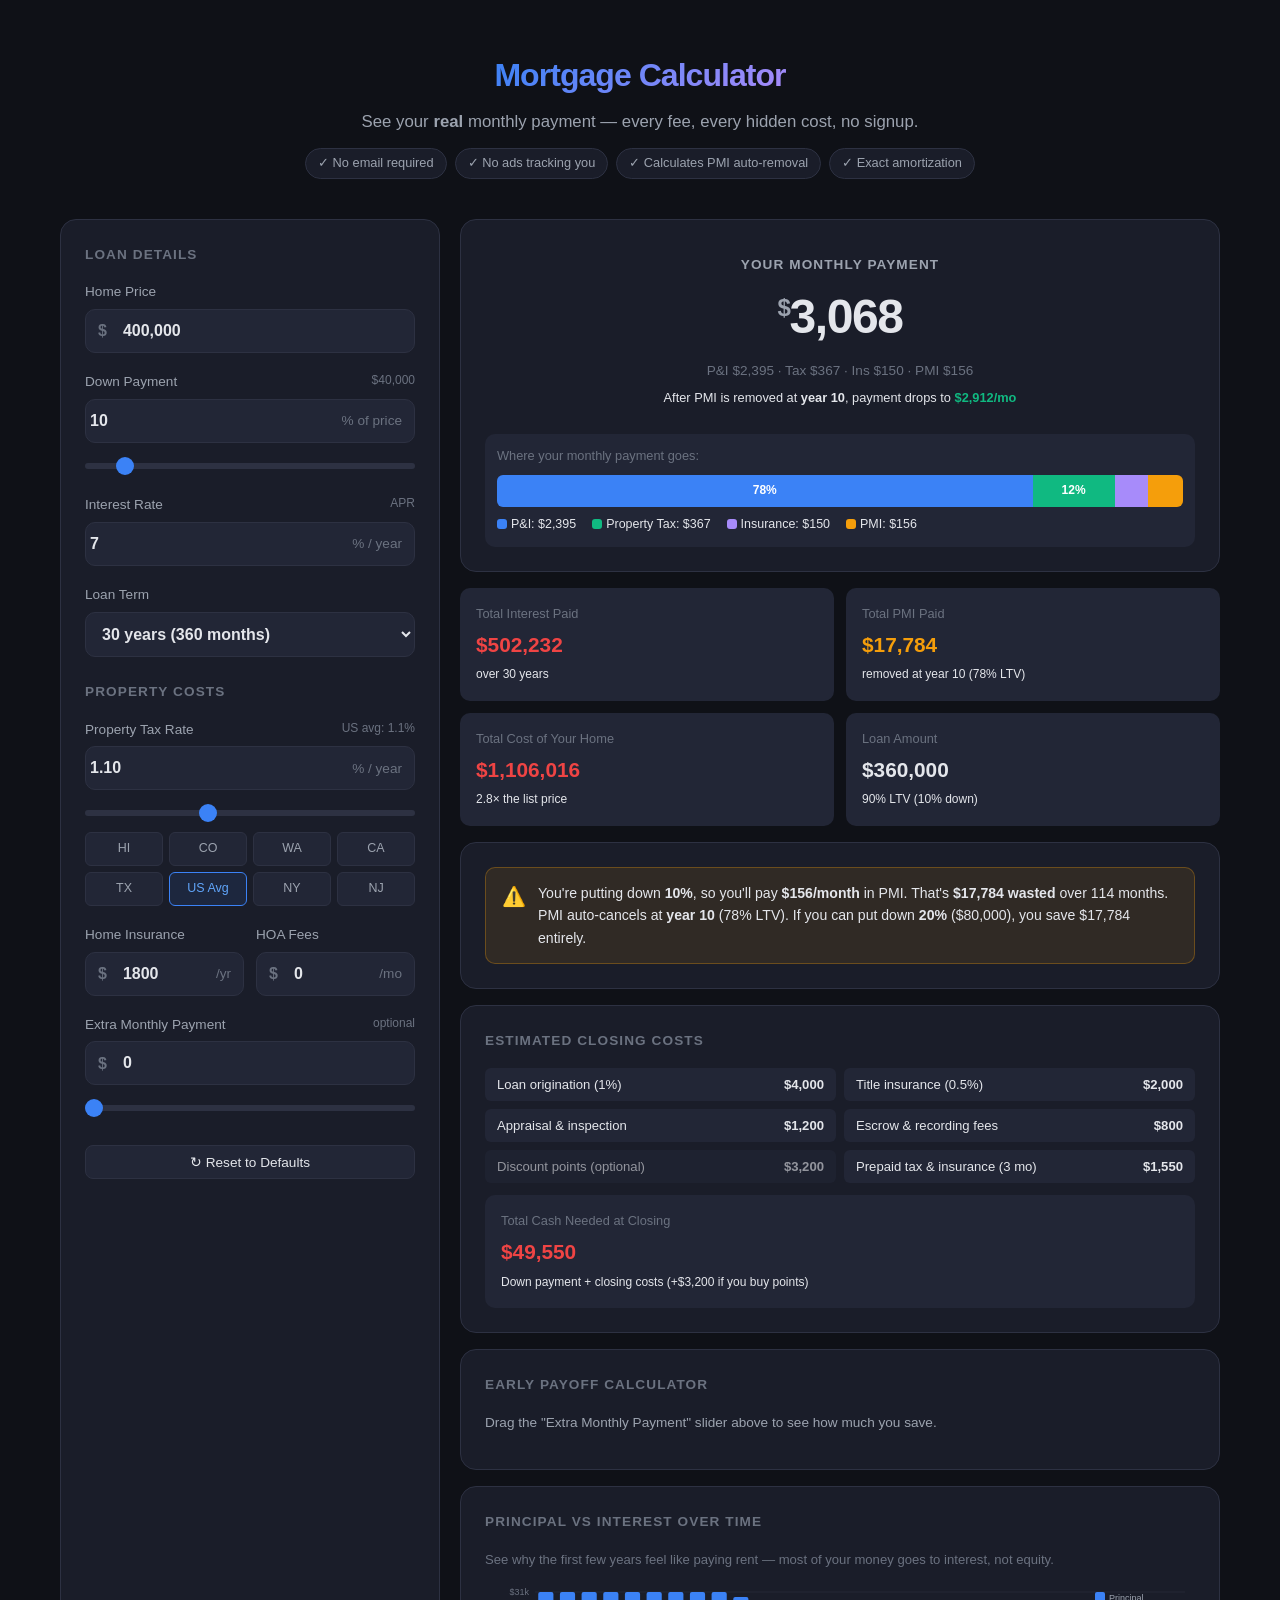
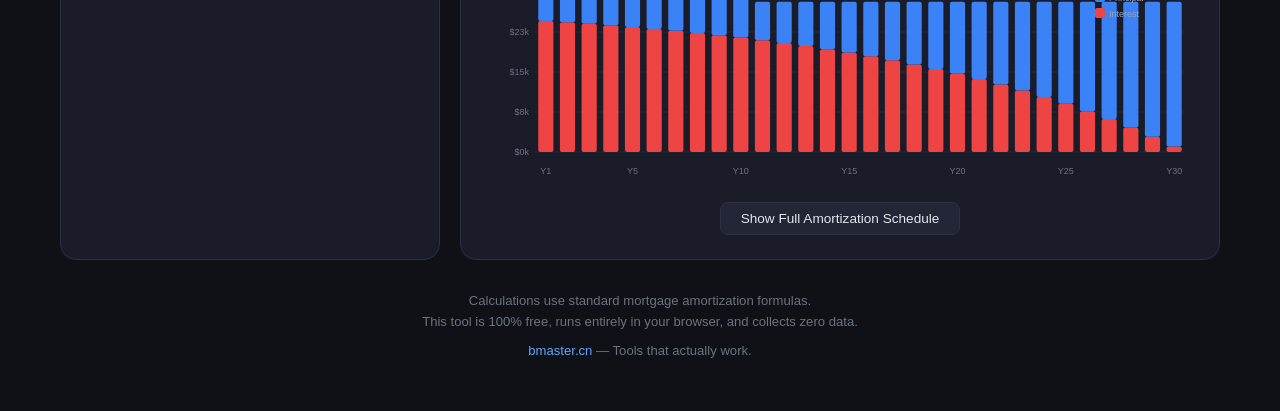
==== commit 6aad763b: "Deploy mortgage-calculator/index.html" ====
--- a/mortgage-calculator/index.html
+++ b/mortgage-calculator/index.html
@@ -509,17 +509,6 @@
   if(hoa > 0) parts.push('HOA ' + fmt(hoa));
   document.getElementById('breakdownText').innerHTML = parts.join(' · ');
   
-  // PMI drop note
-  var pmiDropEl = document.getElementById('pmiDropNote');
-  if(needsPMI && displayAmort.pmiRemovedMonth > 0){
-    var paymentAfterPMI = pi + propTaxMonthly + insMonthly + hoa;
-    var dropYr = Math.ceil(displayAmort.pmiRemovedMonth/12);
-    pmiDropEl.innerHTML = 'After PMI is removed at <b>year ' + dropYr + '</b>, payment drops to <b style="color:var(--green)">' + fmt(paymentAfterPMI) + '/mo</b>';
-    pmiDropEl.style.display = 'block';
-  } else {
-    pmiDropEl.style.display = 'none';
-  }
-  
   // Stacked bar
   var segments = [
     {label:'P&I', value:pi, color:'#3b82f6'},
@@ -551,6 +540,17 @@
   
   // Use extra amortization for stats if user is making extra payments
   var displayAmort = extra > 0 ? extraAmort : baseAmort;
+  
+  // PMI drop note
+  var pmiDropEl = document.getElementById('pmiDropNote');
+  if(needsPMI && displayAmort.pmiRemovedMonth > 0){
+    var paymentAfterPMI = pi + propTaxMonthly + insMonthly + hoa;
+    var dropYr = Math.ceil(displayAmort.pmiRemovedMonth/12);
+    pmiDropEl.innerHTML = 'After PMI is removed at <b>year ' + dropYr + '</b>, payment drops to <b style="color:var(--green)">' + fmt(paymentAfterPMI) + '/mo</b>';
+    pmiDropEl.style.display = 'block';
+  } else {
+    pmiDropEl.style.display = 'none';
+  }
   
   // Stats
   document.getElementById('totalInterest').textContent = fmt(displayAmort.totalInterest);
@@ -741,6 +741,12 @@
   document.getElementById('propTax').value = parseFloat(this.value).toFixed(2);
   calculate();
 });
+// Fix floating point on initial load
+(function(){
+  var el = document.getElementById('propTax');
+  var v = parseFloat(el.value);
+  if(!isNaN(v)) el.value = v.toFixed(2);
+})();
 document.getElementById('propTax').addEventListener('input', function(){
   document.getElementById('taxSlider').value = Math.min(3, parseFloat(this.value)||0);
 });
@@ -758,8 +764,8 @@
   btn.addEventListener('click', function(){
     document.querySelectorAll('.state-btn').forEach(function(b){ b.classList.remove('active'); });
     this.classList.add('active');
-    document.getElementById('propTax').value = this.dataset.tax;
-    document.getElementById('taxSlider').value = this.dataset.tax;
+    document.getElementById('propTax').value = parseFloat(this.dataset.tax).toFixed(2);
+    document.getElementById('taxSlider').value = parseFloat(this.dataset.tax).toFixed(2);
     var stateName = this.textContent;
     document.getElementById('taxHint').textContent = stateName + ': ' + this.dataset.tax + '%';
     calculate();
@@ -786,7 +792,7 @@
   document.getElementById('downSlider').value = 10;
   document.getElementById('rate').value = 7;
   document.getElementById('term').value = 30;
-  document.getElementById('propTax').value = 1.1;
+  document.getElementById('propTax').value = '1.10';
   document.getElementById('taxSlider').value = 1.1;
   document.getElementById('insurance').value = 1800;
   document.getElementById('hoa').value = 0;
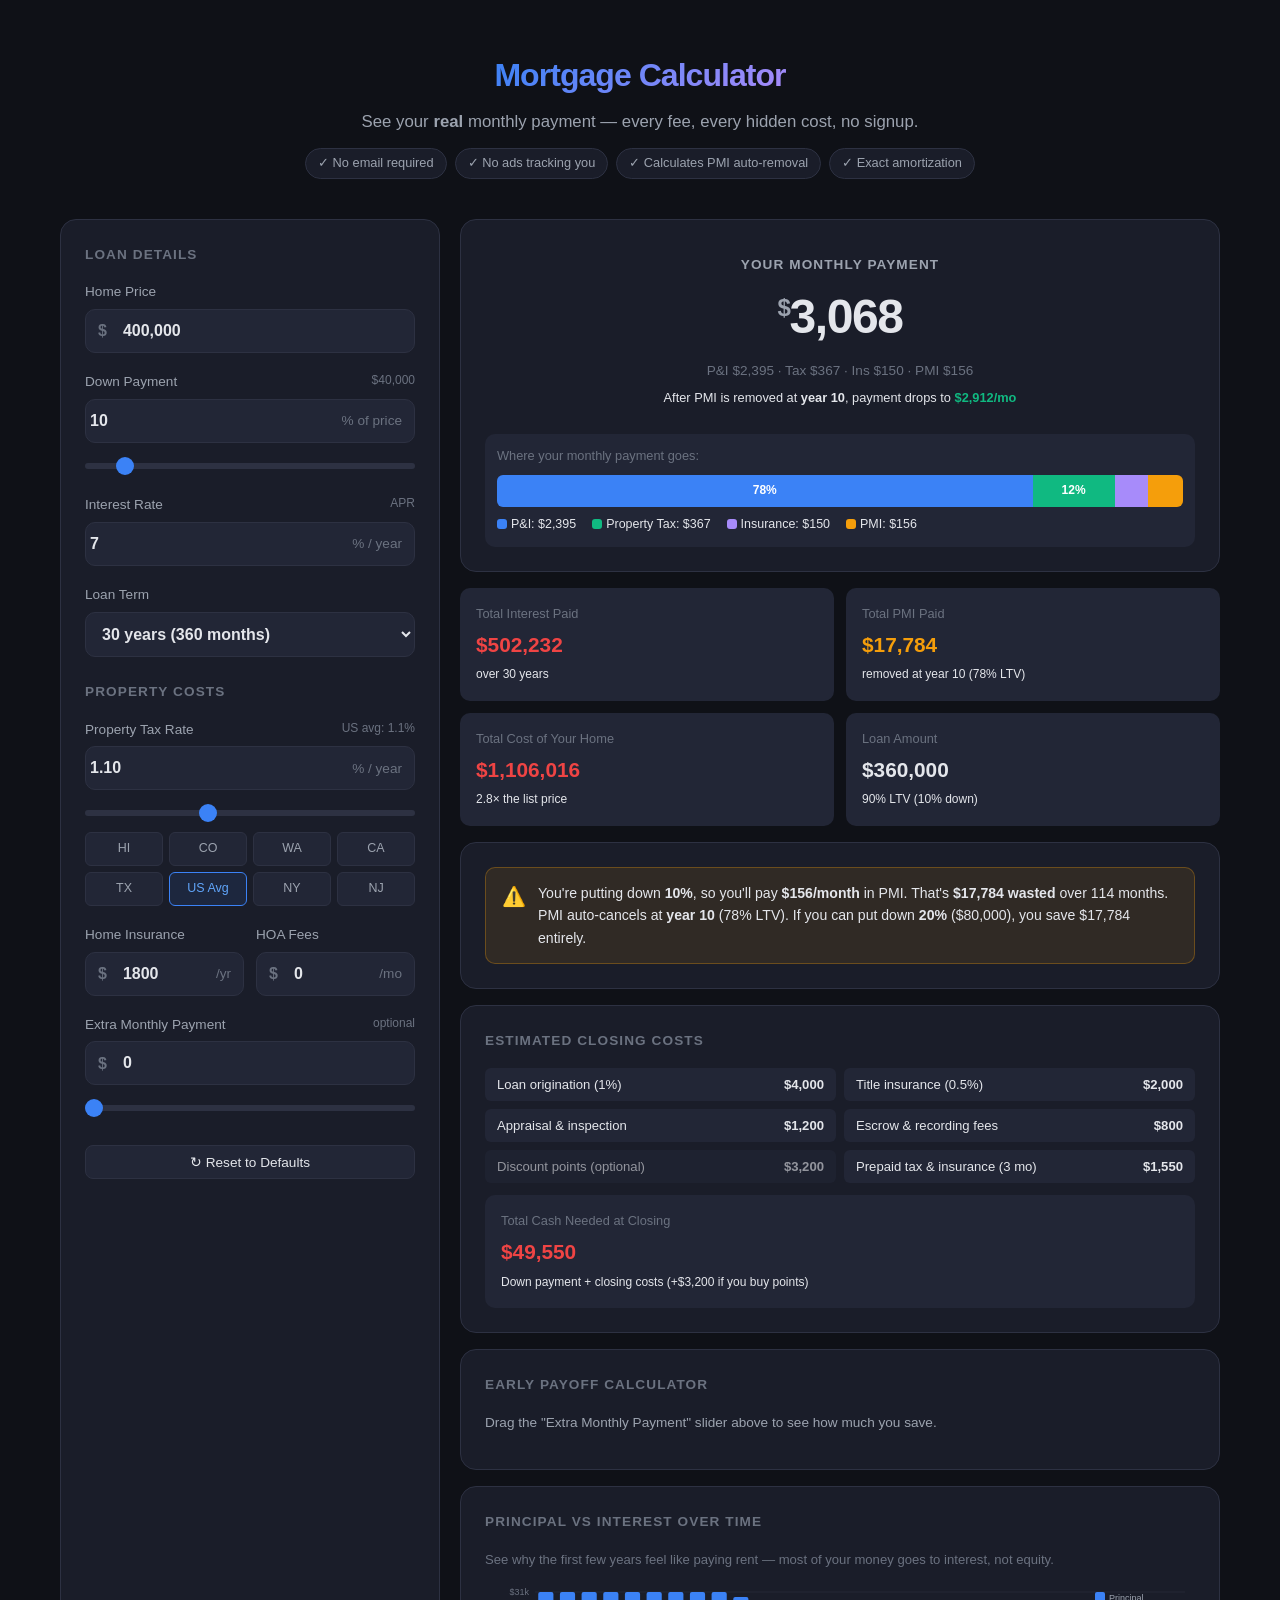
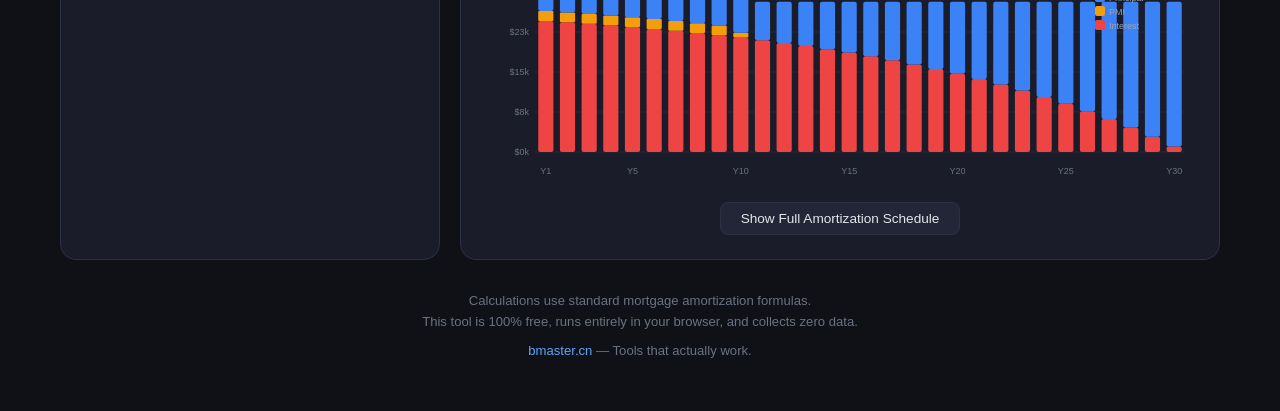
==== commit 5398edb2: "Deploy mortgage-calculator/index.html" ====
--- a/mortgage-calculator/index.html
+++ b/mortgage-calculator/index.html
@@ -297,7 +297,7 @@
         <div class="stat bad">
           <div class="label">Total Cost of Your Home</div>
           <div class="value" id="trueCost">$0</div>
-          <div class="note" id="trueCostNote">price + interest + tax + ins + PMI</div>
+          <div class="note" id="trueCostNote">price + interest + tax + ins + HOA + PMI</div>
         </div>
         <div class="stat">
           <div class="label">Loan Amount</div>
@@ -355,6 +355,7 @@
         <div class="table-toggle">
           <button class="btn" id="showTable">Show Full Amortization Schedule</button>
         </div>
+        <div style="overflow-x:auto">
         <table class="amort-table" id="amortTable">
           <thead>
             <tr>
@@ -363,6 +364,7 @@
           </thead>
           <tbody id="amortBody"></tbody>
         </table>
+        </div>
       </div>
 
     </div>
@@ -377,7 +379,7 @@
 
 <script>
 // ===================== PARSER =====================
-function num(id){ return parseFloat(document.getElementById(id).value.replace(/,/g,'')) || 0; }
+function num(id){ var v = parseFloat(document.getElementById(id).value.replace(/,/g,'')); return (isNaN(v) || v < 0) ? 0 : v; }
 function fmt(n){ return '$' + Math.round(n).toLocaleString(); }
 function fmt0(n){ return Math.round(n).toLocaleString(); }
 
@@ -569,7 +571,8 @@
   var actualYears = displayAmort.months / 12;
   var totalTax = propTaxMonthly*12*actualYears;
   var totalIns = insMonthly*12*actualYears;
-  var trueCost = homePrice + displayAmort.totalInterest + totalTax + totalIns + displayAmort.totalPMI;
+  var totalHOA = hoa*12*actualYears;
+  var trueCost = homePrice + displayAmort.totalInterest + totalTax + totalIns + totalHOA + displayAmort.totalPMI;
   document.getElementById('trueCost').textContent = fmt(trueCost);
   var mult = (trueCost/homePrice).toFixed(1);
   var tcNote = mult + '× the list price';
@@ -693,17 +696,20 @@
     svgStr += '<text x="'+(padL-6)+'" y="'+(yPos+3)+'" fill="#6b7280" font-size="9" text-anchor="end">$'+Math.round(yVal/1000)+'k</text>';
   }
   
-  // Bars
+  // Bars — 3 segments: Interest (bottom), PMI (middle), Principal (top)
   yearlyData.forEach(function(y, idx){
     var x = padL + idx*gap + gap*0.15;
-    var totalH = (y.pay/maxY)*ch;
     var intH = (y.interest/maxY)*ch;
-    var prinH = totalH - intH;
+    var pmiH = (y.pmiTotal/maxY)*ch;
+    var prinH = (y.principal/maxY)*ch;
+    var baseY = padT + ch;
     
     // Interest (bottom, red)
-    svgStr += '<rect x="'+x+'" y="'+(padT+ch-intH)+'" width="'+barW+'" height="'+intH+'" fill="#ef4444" rx="2"/>';
+    if(intH > 0) svgStr += '<rect x="'+x+'" y="'+(baseY-intH)+'" width="'+barW+'" height="'+intH+'" fill="#ef4444" rx="2"/>';
+    // PMI (middle, yellow)
+    if(pmiH > 0) svgStr += '<rect x="'+x+'" y="'+(baseY-intH-pmiH)+'" width="'+barW+'" height="'+pmiH+'" fill="#f59e0b" rx="1"/>';
     // Principal (top, blue)
-    svgStr += '<rect x="'+x+'" y="'+(padT+ch-totalH)+'" width="'+barW+'" height="'+prinH+'" fill="#3b82f6" rx="2"/>';
+    if(prinH > 0) svgStr += '<rect x="'+x+'" y="'+(baseY-intH-pmiH-prinH)+'" width="'+barW+'" height="'+prinH+'" fill="#3b82f6" rx="2"/>';
     
     // Year label every 5 years or first/last
     if(idx===0 || (idx+1)%5===0 || idx===yearlyData.length-1){
@@ -712,10 +718,13 @@
   });
   
   // Legend
-  svgStr += '<rect x="'+(W-100)+'" y="'+padT+'" width="10" height="10" fill="#3b82f6" rx="2"/>';
-  svgStr += '<text x="'+(W-86)+'" y="'+(padT+9)+'" fill="#9ca3af" font-size="9">Principal</text>';
-  svgStr += '<rect x="'+(W-100)+'" y="'+(padT+16)+'" width="10" height="10" fill="#ef4444" rx="2"/>';
-  svgStr += '<text x="'+(W-86)+'" y="'+(padT+25)+'" fill="#9ca3af" font-size="9">Interest</text>';
+  var lx = W-100;
+  svgStr += '<rect x="'+lx+'" y="'+padT+'" width="10" height="10" fill="#3b82f6" rx="2"/>';
+  svgStr += '<text x="'+(lx+14)+'" y="'+(padT+9)+'" fill="#9ca3af" font-size="9">Principal</text>';
+  svgStr += '<rect x="'+lx+'" y="'+(padT+14)+'" width="10" height="10" fill="#f59e0b" rx="2"/>';
+  svgStr += '<text x="'+(lx+14)+'" y="'+(padT+23)+'" fill="#9ca3af" font-size="9">PMI</text>';
+  svgStr += '<rect x="'+lx+'" y="'+(padT+28)+'" width="10" height="10" fill="#ef4444" rx="2"/>';
+  svgStr += '<text x="'+(lx+14)+'" y="'+(padT+37)+'" fill="#9ca3af" font-size="9">Interest</text>';
   
   svg.innerHTML = svgStr;
 }
